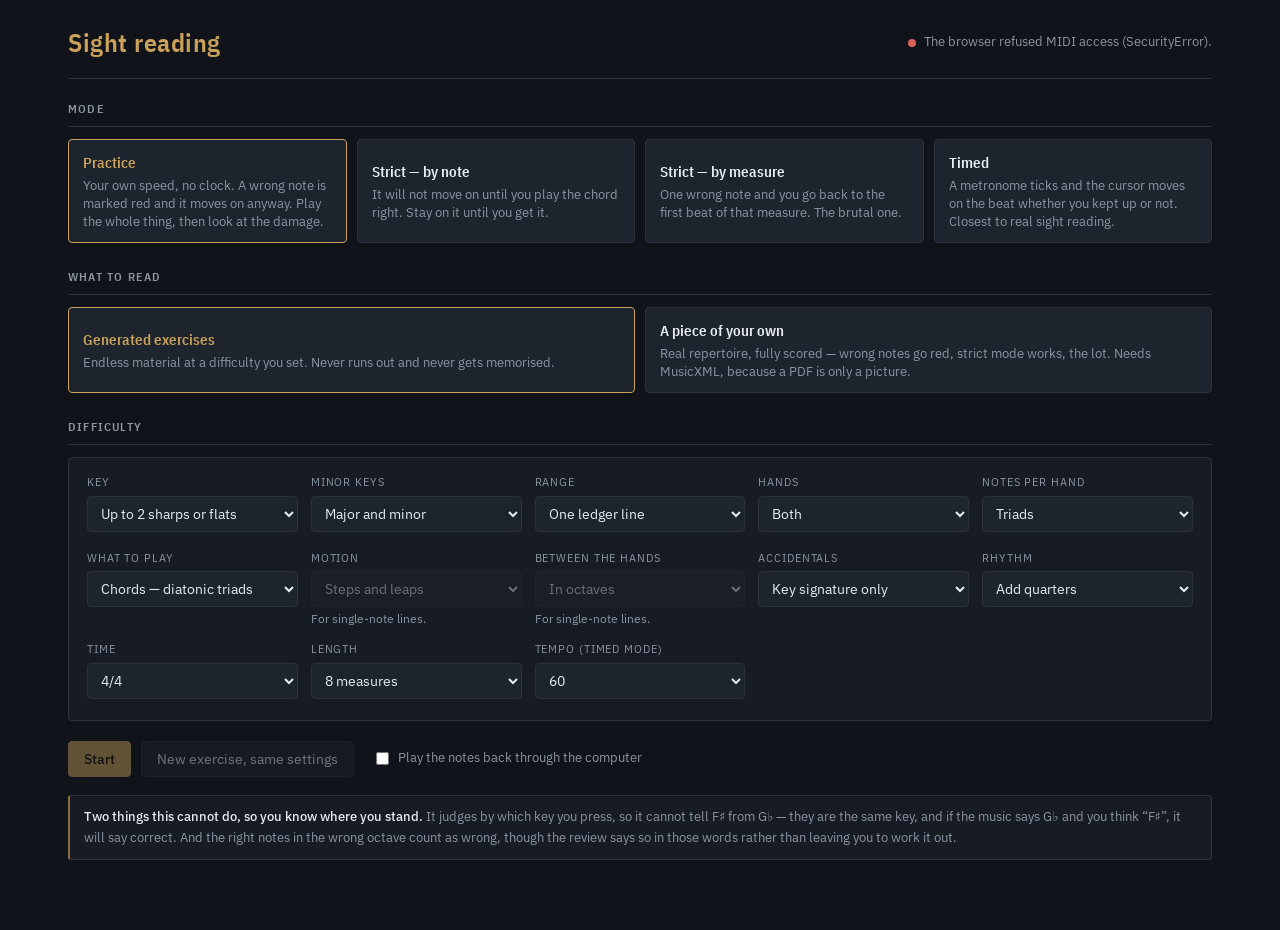
==== play/index.html @ ae0d888f "A sight reading game that marks your mistakes on the page Music appears on a grand staff, you play i" ====
<!doctype html>
<html lang="en">
<head>
<meta charset="utf-8">
<meta name="viewport" content="width=device-width, initial-scale=1">
<title>Sight reading</title>
<link rel="stylesheet" href="https://fonts.googleapis.com/css2?family=IBM+Plex+Mono:wght@400;500&family=IBM+Plex+Sans+Condensed:wght@600&family=IBM+Plex+Sans:wght@400;500&display=swap">
<link rel="stylesheet" href="style.css">
<link rel="stylesheet" href="score.css">
</head>
<body>
<div class="wrap">

  <div class="top">
    <h1>Sight reading</h1>
    <div class="grow"></div>
    <div class="status"><span class="dot" id="dot"></span><span id="statusText">Starting&hellip;</span></div>
    <select id="device" class="hide" style="width:auto"></select>
  </div>

  <!-- ------------------------------------------------------------- setup -->
  <section id="setup">
    <h2>Mode</h2>
    <div class="modes" style="margin-bottom:24px">
      <button class="mode" data-mode="practice" aria-pressed="true">
        <span class="mt">Practice</span>
        <span class="md">Your own speed, no clock. A wrong note is marked red and it moves on
          anyway. Play the whole thing, then look at the damage.</span>
      </button>
      <button class="mode" data-mode="strict-note" aria-pressed="false">
        <span class="mt">Strict &mdash; by note</span>
        <span class="md">It will not move on until you play the chord right. Stay on it until
          you get it.</span>
      </button>
      <button class="mode" data-mode="strict-measure" aria-pressed="false">
        <span class="mt">Strict &mdash; by measure</span>
        <span class="md">One wrong note and you go back to the first beat of that measure.
          The brutal one.</span>
      </button>
      <button class="mode" data-mode="timed" aria-pressed="false">
        <span class="mt">Timed</span>
        <span class="md">A metronome ticks and the cursor moves on the beat whether you kept up
          or not. Closest to real sight reading.</span>
      </button>
    </div>

    <h2>What to read</h2>
    <div class="modes" style="margin-bottom:24px">
      <button class="mode" data-source="generated" aria-pressed="true">
        <span class="mt">Generated exercises</span>
        <span class="md">Endless material at a difficulty you set. Never runs out and never
          gets memorised.</span>
      </button>
      <button class="mode" data-source="imported" aria-pressed="false">
        <span class="mt">A piece of your own</span>
        <span class="md">Real repertoire, fully scored &mdash; wrong notes go red, strict mode
          works, the lot. Needs MusicXML, because a PDF is only a picture.</span>
      </button>
    </div>

    <section id="library" class="hide" style="margin-bottom:24px">
      <div class="panel">
        <div class="row" style="margin-bottom:12px">
          <label class="filebtn">
            <input type="file" id="file" accept=".xml,.musicxml,.mxl" multiple hidden>
            <span>Add a piece&hellip;</span>
          </label>
          <span class="dim small">MusicXML &mdash; <code>.musicxml</code>, <code>.mxl</code>
            or <code>.xml</code></span>
        </div>
        <div id="pieces"></div>
        <p id="importError" class="prompt bad"></p>
        <div class="grid" id="pieceRange" style="margin-top:14px"></div>
      </div>
      <div class="note-box">
        <b>Only a PDF of the piece?</b> A PDF is a picture of music: nothing in it says which
        notes are which, so nothing could be marked right or wrong. Convert it first with
        <b>Audiveris</b>, which is free, runs on your own machine and writes MusicXML. Open the
        PDF in it, let it read the page, fix anything it got wrong, and export. MuseScore is
        also free and exports MusicXML from anything you can open or enter in it.
      </div>
    </section>

    <h2 id="difficultyHeading">Difficulty</h2>
    <div class="panel" id="difficulty" style="margin-bottom:20px">
      <div class="grid" id="settings"></div>
    </div>

    <div class="row">
      <button class="primary" id="start">Start</button>
      <button id="again">New exercise, same settings</button>
      <label class="row small dim" style="gap:6px;margin-left:8px">
        <input type="checkbox" id="sound"> Play the notes back through the computer
      </label>
    </div>

    <div class="note-box">
      <b>Two things this cannot do, so you know where you stand.</b>
      It judges by which key you press, so it cannot tell F&#9839; from G&#9837; &mdash; they are
      the same key, and if the music says G&#9837; and you think &ldquo;F&#9839;&rdquo;, it will
      say correct. And the right notes in the wrong octave count as wrong, though the review
      says so in those words rather than leaving you to work it out.
    </div>
  </section>

  <!-- ------------------------------------------------------------- playing -->
  <section id="playing" class="hide">
    <div class="hud">
      <div class="item"><span id="hKeyLabel">Key</span><b id="hKey">&mdash;</b></div>
      <div class="item">Measure<b id="hMeasure">&mdash;</b></div>
      <div class="item">Accuracy<b id="hAcc">&mdash;</b></div>
      <div class="item">Streak<b id="hStreak">0</b></div>
      <div class="item" id="tempoBox" style="display:none">Tempo<b id="hTempo">&mdash;</b></div>
      <div class="grow"></div>
      <div class="row">
        <button id="stop">Give up</button>
      </div>
    </div>

    <div class="paper"><svg id="score"></svg></div>
    <p class="prompt" id="prompt"></p>
    <div class="held" id="heldKeys"></div>
  </section>

  <!-- ------------------------------------------------------------- review -->
  <section id="review" class="hide">
    <h2>How it went</h2>
    <div class="stats" id="stats"></div>

    <div class="paper" style="margin-bottom:20px"><svg id="reviewScore"></svg></div>

    <div class="row" style="margin-bottom:24px">
      <button class="primary" id="rAgain">Run it again</button>
      <button id="rNew">A new exercise</button>
      <button id="rMisses">Practise the misses</button>
      <button id="rBack">Change the settings</button>
    </div>

    <h2>Every miss, in order</h2>
    <div class="panel">
      <table class="misses">
        <thead><tr><th>Where</th><th>On the page</th><th>You played</th><th></th></tr></thead>
        <tbody id="missList"></tbody>
      </table>
    </div>
  </section>

</div>

<script src="music.js"></script>
<script src="musicxml.js"></script>
<script src="render.js"></script>
<script src="generate.js"></script>
<script src="midi.js"></script>
<script src="judge.js"></script>
<script src="sound.js"></script>
<script src="app.js"></script>
</body>
</html>
---- play/style.css ----
/* style.css — the chrome around the music. */

:root{
  --ground:#101319; --panel:#171b23; --panel-hi:#1e242e; --line:#2b323e;
  --ink:#e7ebf2; --dim:#8b95a4; --brass:#c9a15a; --brass-soft:#8a6f3d;
  --good:#6fbf73; --bad:#d8615c;
  --sans:"IBM Plex Sans",system-ui,-apple-system,"Segoe UI",sans-serif;
  --cond:"IBM Plex Sans Condensed","IBM Plex Sans",system-ui,sans-serif;
  --mono:"IBM Plex Mono",ui-monospace,Consolas,monospace;
}
*{box-sizing:border-box}
html,body{margin:0;background:var(--ground);color:var(--ink);
  font-family:var(--sans);font-size:15px;line-height:1.6}
.wrap{max-width:1180px;margin:0 auto;padding:22px 18px 70px}

h1{font-family:var(--cond);font-weight:600;font-size:26px;margin:0;
  letter-spacing:.02em;color:var(--brass)}
h2{font-family:var(--cond);font-weight:600;text-transform:uppercase;
  letter-spacing:.1em;font-size:12px;color:var(--dim);
  margin:0 0 12px;padding-bottom:8px;border-bottom:1px solid var(--line)}
h3{font-family:var(--cond);font-weight:600;font-size:15px;margin:0 0 8px;color:var(--ink)}
p{margin:0 0 10px}
.dim{color:var(--dim)}
.small{font-size:13px}
a{color:var(--brass)}

/* ---------------------------------------------------------------- top bar */

.top{display:flex;align-items:center;gap:14px;flex-wrap:wrap;
  padding-bottom:14px;border-bottom:1px solid var(--line);margin-bottom:20px}
.top .grow{flex:1}
.status{display:flex;align-items:center;gap:8px;font-size:13px;color:var(--dim)}
.dot{width:8px;height:8px;border-radius:50%;background:var(--bad);flex:none}
.dot.ok{background:var(--good)}
.dot.warn{background:var(--brass)}

/* ---------------------------------------------------------------- controls */

button{font-family:var(--sans);font-size:14px;color:var(--ink);background:var(--panel-hi);
  border:1px solid var(--line);border-radius:4px;padding:8px 15px;cursor:pointer}
button:hover:not(:disabled){border-color:var(--brass-soft)}
button:disabled{opacity:.45;cursor:default}
button.primary{background:var(--brass);border-color:var(--brass);color:#14100a;font-weight:500}
button.primary:hover{background:#d8b06a}

select{font-family:var(--sans);font-size:14px;color:var(--ink);background:var(--panel-hi);
  border:1px solid var(--line);border-radius:4px;padding:7px 9px;width:100%}
select:focus{outline:2px solid var(--brass-soft);outline-offset:1px}
select:disabled{opacity:.4;cursor:default}
label.field{display:block}
label.field .lab{display:block;font-size:11px;text-transform:uppercase;letter-spacing:.08em;
  color:var(--dim);margin-bottom:4px}
label.field .hint{display:block;font-size:12px;line-height:1.4;color:var(--dim);
  margin-top:4px;min-height:1px}

.panel{background:var(--panel);border:1px solid var(--line);border-radius:4px;padding:16px 18px}
.grid{display:grid;grid-template-columns:repeat(auto-fit,minmax(185px,1fr));gap:13px}
.row{display:flex;gap:10px;align-items:center;flex-wrap:wrap}

/* mode picker */
.modes{display:grid;grid-template-columns:repeat(auto-fit,minmax(215px,1fr));gap:10px}
.mode{text-align:left;padding:12px 14px;line-height:1.45}
.mode .mt{font-family:var(--cond);font-weight:600;font-size:15px;color:var(--ink);display:block}
.mode .md{font-size:12.5px;color:var(--dim);display:block;margin-top:2px}
.mode[aria-pressed="true"]{border-color:var(--brass);background:var(--panel-hi)}
.mode[aria-pressed="true"] .mt{color:var(--brass)}

/* ---------------------------------------------------------------- playing */

.hud{display:flex;gap:26px;flex-wrap:wrap;align-items:baseline;margin-bottom:14px}
.hud .item{font-size:11px;text-transform:uppercase;letter-spacing:.08em;color:var(--dim)}
.hud .item b{display:block;font-family:var(--cond);font-size:26px;font-weight:600;
  color:var(--ink);letter-spacing:0}
.hud .item b.bad{color:var(--bad)}
.hud .item b.good{color:var(--good)}

.prompt{min-height:26px;font-size:14px;color:var(--dim);margin:12px 0 0}
.prompt.bad{color:var(--bad)}
.prompt.good{color:var(--good)}

.held{display:flex;gap:5px;flex-wrap:wrap;min-height:26px;margin-top:10px}
.held span{font-family:var(--mono);font-size:12px;background:var(--panel-hi);
  border:1px solid var(--line);border-radius:3px;padding:1px 6px;color:var(--dim)}

/* ---------------------------------------------------------------- review */

.stats{display:grid;grid-template-columns:repeat(auto-fit,minmax(130px,1fr));gap:14px;
  margin-bottom:18px}
.stat{background:var(--panel);border:1px solid var(--line);border-radius:4px;padding:12px 14px}
.stat .k{font-size:11px;text-transform:uppercase;letter-spacing:.08em;color:var(--dim)}
.stat .v{font-family:var(--cond);font-size:30px;font-weight:600;line-height:1.2}

table.misses{border-collapse:collapse;width:100%;font-size:13.5px}
table.misses th{text-align:left;font-weight:500;color:var(--dim);font-size:11px;
  text-transform:uppercase;letter-spacing:.08em;padding:0 12px 6px 0;border-bottom:1px solid var(--line)}
table.misses td{padding:7px 12px 7px 0;border-bottom:1px solid var(--line);vertical-align:top}
table.misses td.where{font-family:var(--mono);color:var(--dim);white-space:nowrap}
table.misses td.want{font-family:var(--mono);color:var(--ink)}
table.misses td.got{font-family:var(--mono);color:var(--bad)}
table.misses tr:last-child td{border-bottom:none}

.note-box{background:var(--panel);border:1px solid var(--line);border-left:2px solid var(--brass-soft);
  border-radius:3px;padding:11px 14px;font-size:13px;color:var(--dim);margin-top:18px}
.note-box b{color:var(--ink);font-weight:500}

/* ---------------------------------------------------------------- the library */

label.filebtn{display:inline-block}
label.filebtn span{display:inline-block;font-size:14px;color:#14100a;background:var(--brass);
  border:1px solid var(--brass);border-radius:4px;padding:8px 15px;cursor:pointer;font-weight:500}
label.filebtn span:hover{background:#d8b06a}

.piece{display:flex;align-items:center;gap:12px;padding:9px 0;border-bottom:1px solid var(--line)}
.piece:last-child{border-bottom:none}
.piece .pn{flex:1;min-width:0}
.piece .pt{display:block;overflow:hidden;text-overflow:ellipsis;white-space:nowrap}
.piece .pd{display:block;font-size:12px;color:var(--dim)}
.piece[aria-pressed="true"] .pt{color:var(--brass);font-weight:500}
.piece button.pick{background:none;border:1px solid var(--line);padding:5px 11px;font-size:13px}
.piece[aria-pressed="true"] button.pick{border-color:var(--brass);color:var(--brass)}
.piece button.drop{background:none;border:none;color:var(--dim);font-size:16px;
  padding:2px 7px;line-height:1}
.piece button.drop:hover{color:var(--bad)}

code{font-family:var(--mono);font-size:12.5px;color:var(--ink)}

.hide{display:none}
---- play/score.css ----
/* score.css — the page of music itself.
   The staff sits on cream paper, not on the dark chrome: black notes on cream is what a
   reader's eye is trained on, and it is what makes a red note jump out. */

.paper {
  background: #fbf7ee;
  border: 1px solid #ddd3bf;
  border-radius: 4px;
  padding: 10px 6px;
  overflow-x: auto;
}
/* height:auto matters — with a fixed height attribute and max-width, the browser
   letterboxes the drawing inside a page-tall box instead of scaling it. */
.paper svg { display: block; max-width: 100%; height: auto; }

.staffline { stroke: #15120c; stroke-width: 1.1; }
.barline   { stroke: #15120c; stroke-width: 1.4; }
.barline.thick { stroke-width: 2.2; }
.brace     { fill: #15120c; }
.ledger    { stroke: #15120c; stroke-width: 1.3; }
.stem      { stroke: #15120c; stroke-width: 1.5; }
.beam, .flag, .rest, .dot { fill: #15120c; }
.tie { fill: none; stroke: #15120c; stroke-width: 1.5; }

/* A note held over by a tie is already sounding: you do not play it again, so it is drawn
   lighter to say so. */
.head.held .notehead { fill: #6b6353; }
.head.held .notehead.hollow { fill: #fbf7ee; stroke: #6b6353; }
.glyph     { fill: #15120c; }
.timesig   { fill: #15120c; font-family: "IBM Plex Sans", system-ui, sans-serif; font-weight: 600; }

.notehead        { fill: #15120c; stroke: none; }
.notehead.hollow { fill: #fbf7ee; stroke: #15120c; stroke-width: 1.6; }

/* A note you did not play stays red for the rest of the session. */
.head.wrong .notehead        { fill: #c22f28; }
.head.wrong .notehead.hollow { fill: #fbf7ee; stroke: #c22f28; }
.head.wrong .ledger          { stroke: #c22f28; }
.head.wrong .glyph           { fill: #c22f28; }

.head.done .notehead        { fill: #2f7a3c; }
.head.done .notehead.hollow { fill: #fbf7ee; stroke: #2f7a3c; }
.head.done .ledger          { stroke: #2f7a3c; }
.head.done .glyph           { fill: #2f7a3c; }

/* What you played instead, at the pitch you actually hit. */
.head.ghost .notehead { fill: none; stroke: #9a9284; stroke-width: 1.4; stroke-dasharray: 2.5 2; }
.head.ghost .ledger   { stroke: #9a9284; }
.head.ghost .glyph    { fill: #9a9284; }

.cursor { fill: #c9a15a; opacity: .17; }

@media (prefers-reduced-motion: no-preference) {
  .cursor { transition: x .12s ease, width .12s ease, y .12s ease; }
}
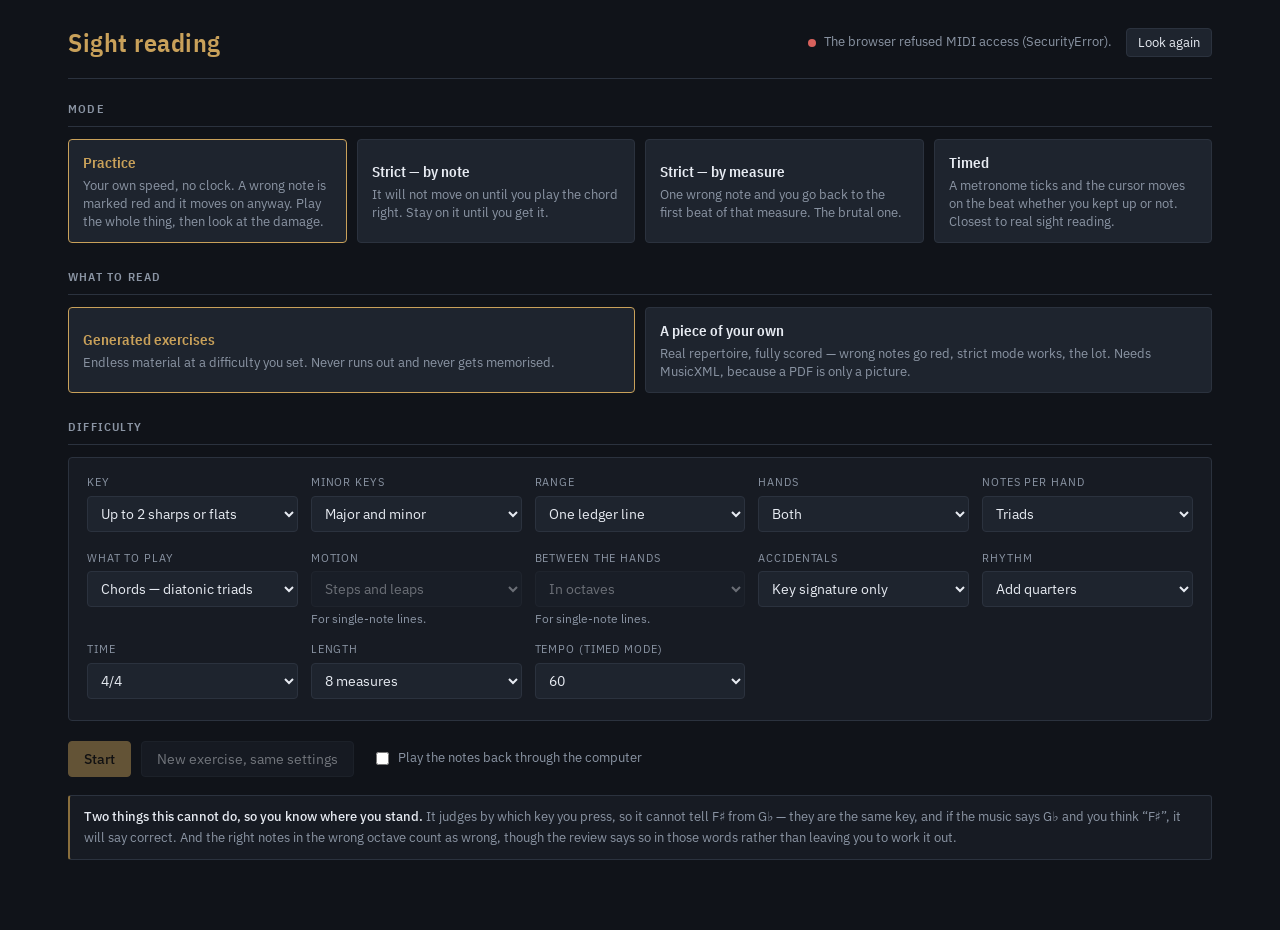
==== commit 970560f5: "Wait for Web MIDI to appear instead of asking once and giving up An app that adds Web MIDI to a brow" ====
--- a/play/index.html
+++ b/play/index.html
@@ -14,7 +14,8 @@
   <div class="top">
     <h1>Sight reading</h1>
     <div class="grow"></div>
-    <div class="status"><span class="dot" id="dot"></span><span id="statusText">Starting&hellip;</span></div>
+    <div class="status"><span class="dot" id="dot"></span><span id="statusText">Looking for your keyboard&hellip;</span></div>
+    <button id="retry" class="hide" style="padding:5px 11px;font-size:13px">Look again</button>
     <select id="device" class="hide" style="width:auto"></select>
   </div>
 
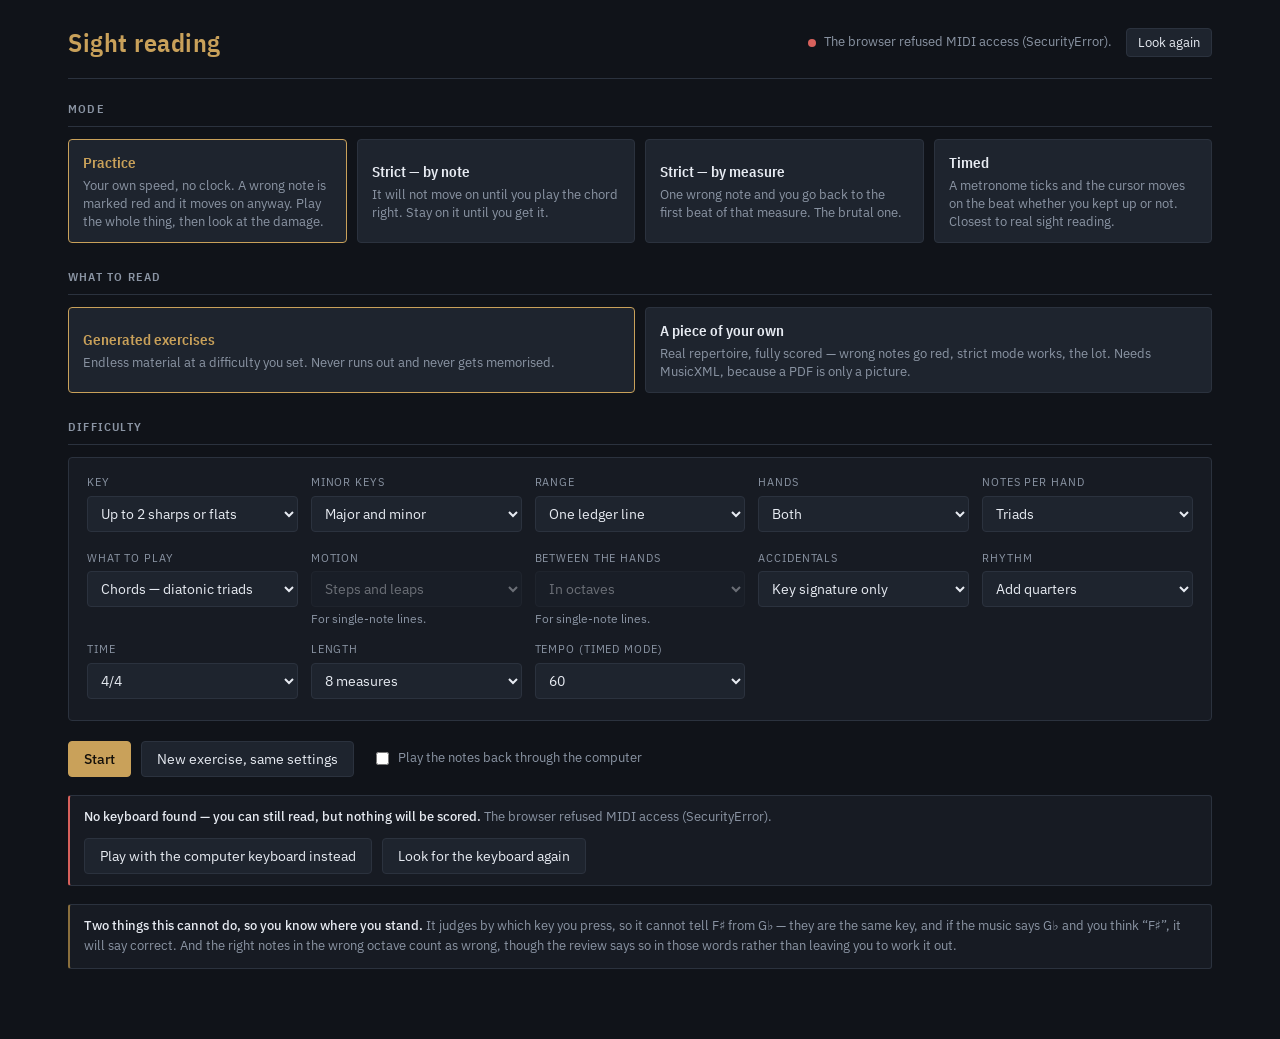
==== commit dd2f5c5d: "Stop a missing keyboard from locking the whole app Start was disabled whenever no MIDI device was fo" ====
--- a/play/index.html
+++ b/play/index.html
@@ -95,6 +95,15 @@
       </label>
     </div>
 
+    <div class="note-box hide" id="noMidi" style="border-left-color:#d8615c">
+      <b>No keyboard found &mdash; you can still read, but nothing will be scored.</b>
+      <span id="noMidiWhy"></span>
+      <div class="row" style="margin-top:10px">
+        <button id="useKeys">Play with the computer keyboard instead</button>
+        <button id="retry2">Look for the keyboard again</button>
+      </div>
+    </div>
+
     <div class="note-box">
       <b>Two things this cannot do, so you know where you stand.</b>
       It judges by which key you press, so it cannot tell F&#9839; from G&#9837; &mdash; they are
